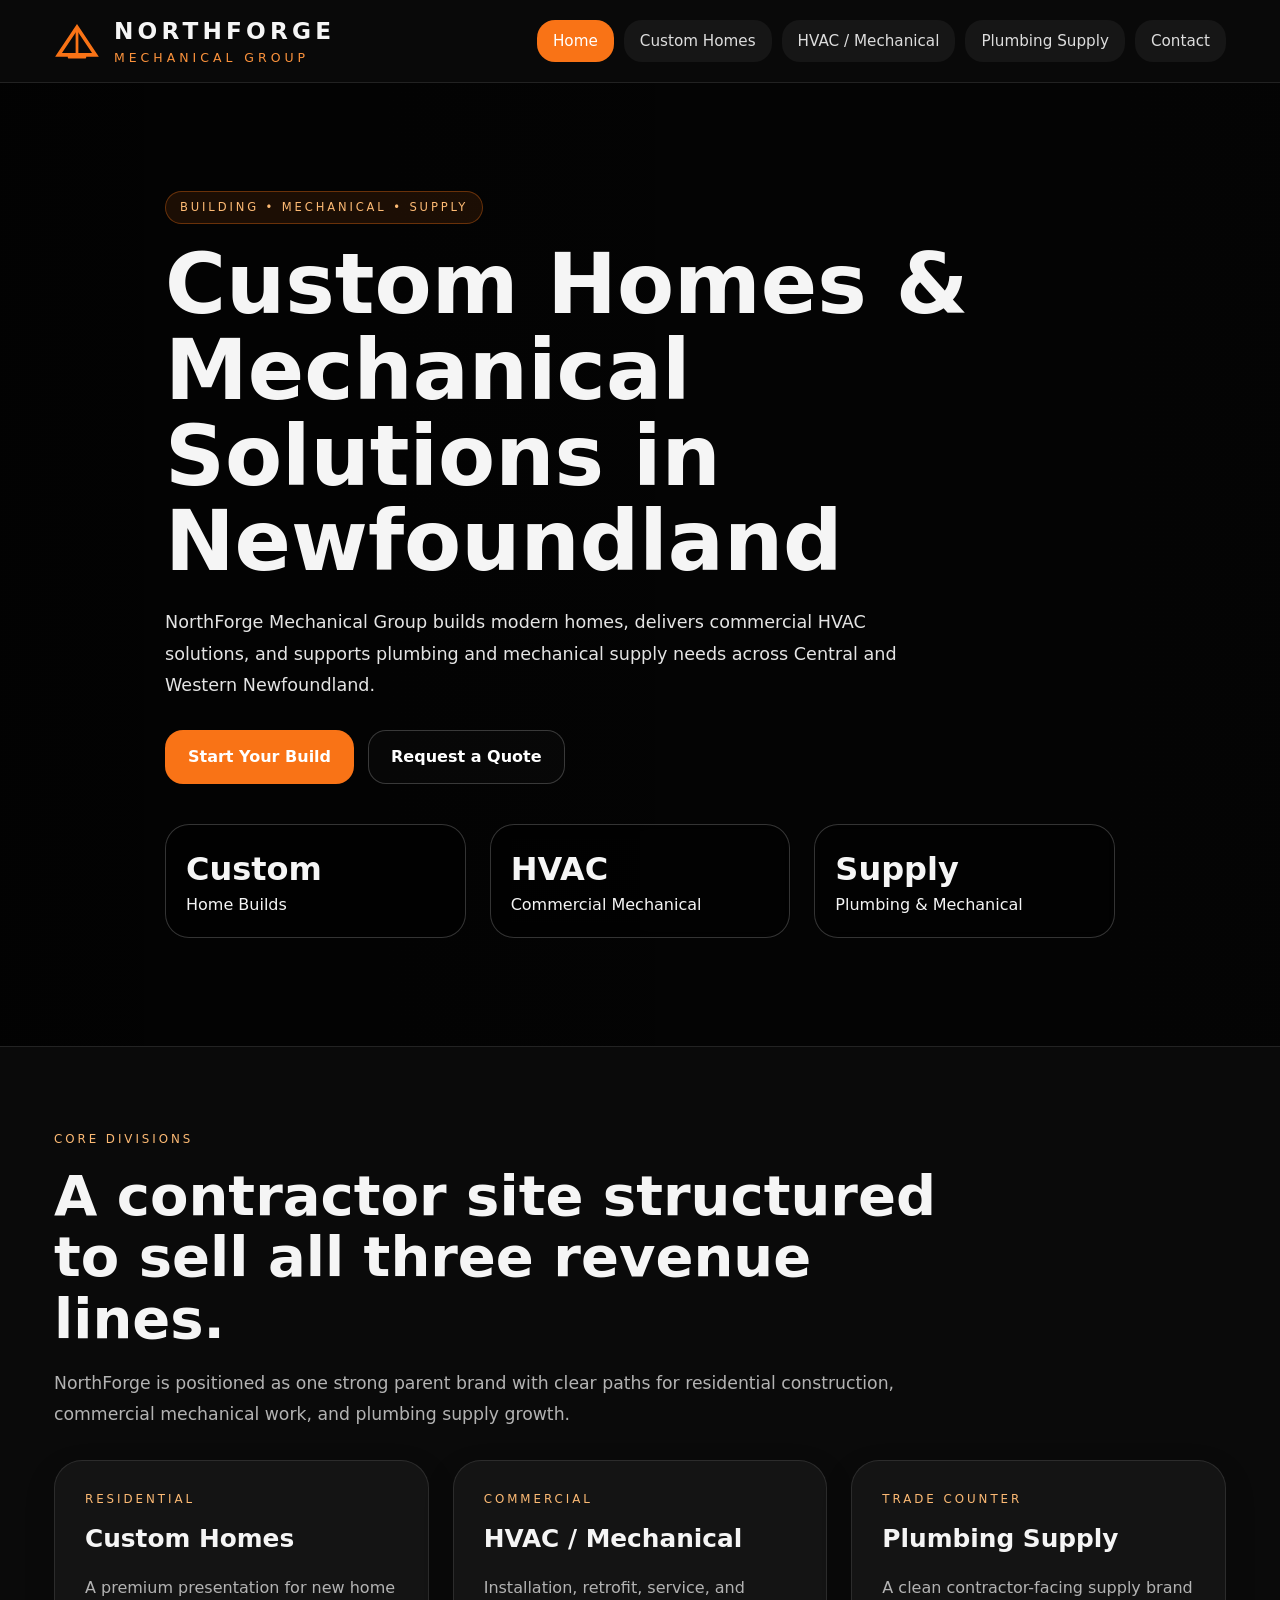
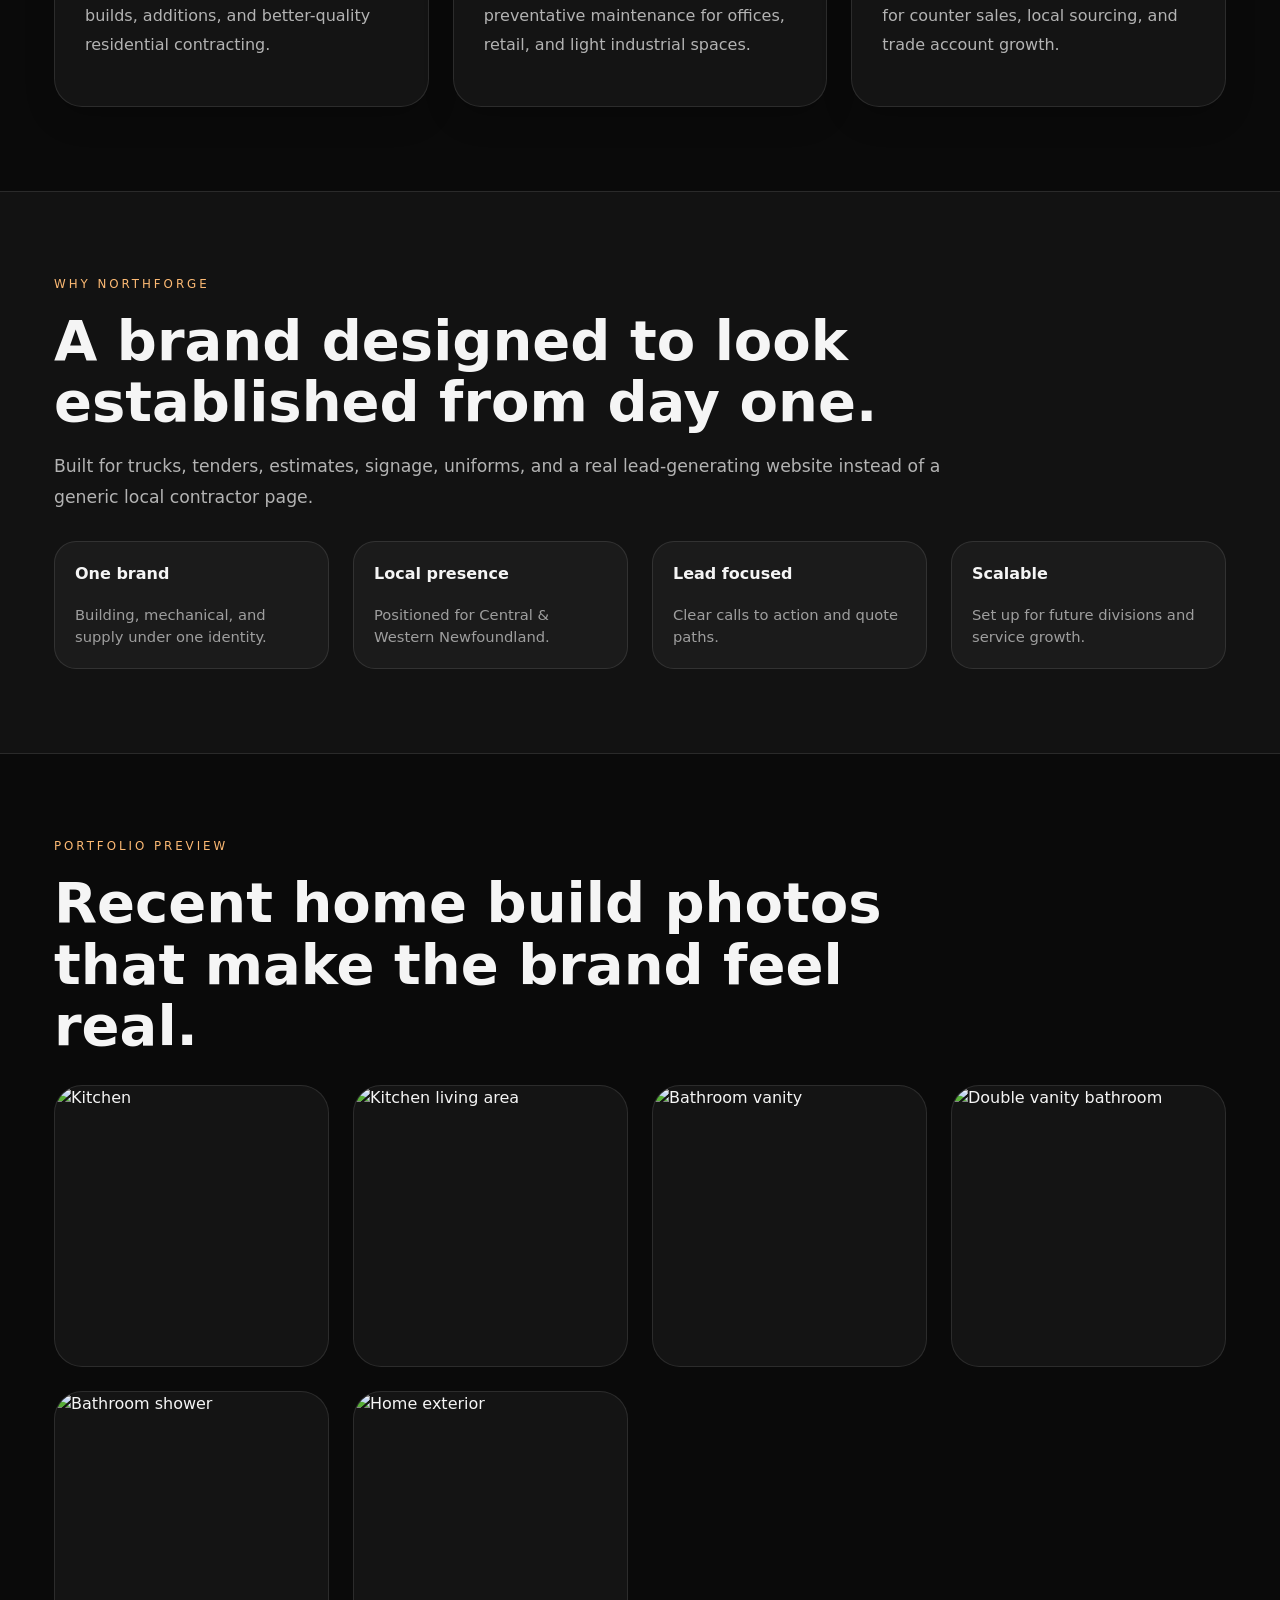
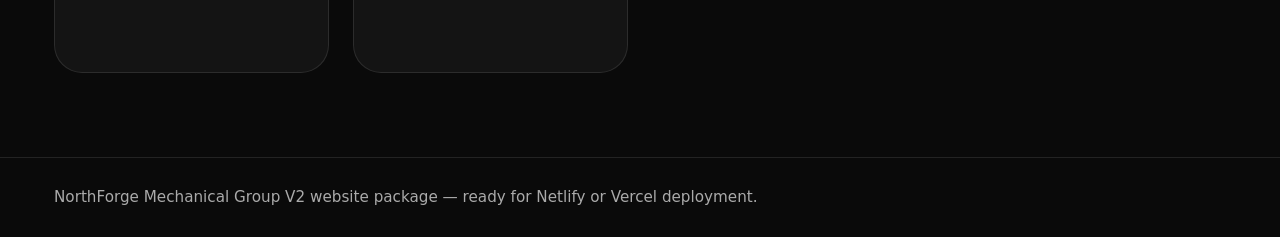
==== index.html @ 8cd7c5c3 "Add files via upload" ====
<!doctype html>
<html lang="en">
<head>
<meta charset="utf-8"/>
<meta name="viewport" content="width=device-width,initial-scale=1"/>
<title>Home | NorthForge Mechanical Group</title>
<meta name="description" content="NorthForge Mechanical Group builds custom homes, delivers commercial HVAC solutions, and supplies plumbing and mechanical components in Newfoundland."/>
<link rel="stylesheet" href="styles.css"/>
</head>
<body>
<header class="topbar">
  <div class="container topbar-inner">
    <a class="brand" href="index.html">
      <svg viewBox="0 0 100 100" class="brand-mark" aria-hidden="true"><polygon points="10,80 50,20 90,80" fill="none" stroke="currentColor" stroke-width="8" /><line x1="50" y1="20" x2="50" y2="80" stroke="currentColor" stroke-width="6" /><rect x="30" y="78" width="40" height="10" rx="2" fill="currentColor" /></svg>
      <div>
        <div class="brand-title">NORTHFORGE</div>
        <div class="brand-sub">Mechanical Group</div>
      </div>
    </a>
    <nav class="nav"><a href="index.html" class="active">Home</a><a href="homes.html" class="">Custom Homes</a><a href="hvac.html" class="">HVAC / Mechanical</a><a href="supply.html" class="">Plumbing Supply</a><a href="contact.html" class="">Contact</a></nav>
  </div>
</header>

<section class="hero">
  <div class="hero-bg" style="background-image:url('images/kitchen-wide.jpg')"></div>
  <div class="hero-overlay"></div>
  <div class="container hero-content">
    <div class="badge">Building • Mechanical • Supply</div>
    <h1>Custom Homes &amp; Mechanical Solutions in Newfoundland</h1>
    <p class="lead">NorthForge Mechanical Group builds modern homes, delivers commercial HVAC solutions, and supports plumbing and mechanical supply needs across Central and Western Newfoundland.</p>
    <div class="actions">
      <a class="btn btn-primary" href="homes.html">Start Your Build</a>
      <a class="btn btn-secondary" href="contact.html">Request a Quote</a>
    </div>
    <div class="stat-grid">
      <div class="stat"><strong>Custom</strong>Home Builds</div>
      <div class="stat"><strong>HVAC</strong>Commercial Mechanical</div>
      <div class="stat"><strong>Supply</strong>Plumbing &amp; Mechanical</div>
    </div>
  </div>
</section>

<section class="section">
  <div class="container">
    <div class="eyebrow">Core Divisions</div>
    <h2>A contractor site structured to sell all three revenue lines.</h2>
    <p class="section-text">NorthForge is positioned as one strong parent brand with clear paths for residential construction, commercial mechanical work, and plumbing supply growth.</p>
    <div class="card-grid">
      <a class="card" href="homes.html">
        <div class="eyebrow">Residential</div>
        <h3>Custom Homes</h3>
        <p>A premium presentation for new home builds, additions, and better-quality residential contracting.</p>
      </a>
      <a class="card" href="hvac.html">
        <div class="eyebrow">Commercial</div>
        <h3>HVAC / Mechanical</h3>
        <p>Installation, retrofit, service, and preventative maintenance for offices, retail, and light industrial spaces.</p>
      </a>
      <a class="card" href="supply.html">
        <div class="eyebrow">Trade Counter</div>
        <h3>Plumbing Supply</h3>
        <p>A clean contractor-facing supply brand for counter sales, local sourcing, and trade account growth.</p>
      </a>
    </div>
  </div>
</section>

<section class="section section-alt">
  <div class="container">
    <div class="eyebrow">Why NorthForge</div>
    <h2>A brand designed to look established from day one.</h2>
    <p class="section-text">Built for trucks, tenders, estimates, signage, uniforms, and a real lead-generating website instead of a generic local contractor page.</p>
    <div class="trust-grid">
      <div class="trust"><strong>One brand</strong><div class="note">Building, mechanical, and supply under one identity.</div></div>
      <div class="trust"><strong>Local presence</strong><div class="note">Positioned for Central &amp; Western Newfoundland.</div></div>
      <div class="trust"><strong>Lead focused</strong><div class="note">Clear calls to action and quote paths.</div></div>
      <div class="trust"><strong>Scalable</strong><div class="note">Set up for future divisions and service growth.</div></div>
    </div>
  </div>
</section>

<section class="section">
  <div class="container">
    <div class="eyebrow">Portfolio Preview</div>
    <h2>Recent home build photos that make the brand feel real.</h2>
    <div class="gallery">
      <div class="photo-card"><img src="images/kitchen-wide.jpg" alt="Kitchen"/></div>
      <div class="photo-card"><img src="images/kitchen-living-open.jpg" alt="Kitchen living area"/></div>
      <div class="photo-card"><img src="images/bathroom-vanity.jpg" alt="Bathroom vanity"/></div>
      <div class="photo-card"><img src="images/master-bath-double.jpg" alt="Double vanity bathroom"/></div>
      <div class="photo-card"><img src="images/master-bath-shower.jpg" alt="Bathroom shower"/></div>
      <div class="photo-card"><img src="images/exterior-front.jpg" alt="Home exterior"/></div>
    </div>
  </div>
</section>

<footer class="footer">
  <div class="container">NorthForge Mechanical Group V2 website package — ready for Netlify or Vercel deployment.</div>
</footer>
</body>
</html>
---- styles.css ----
:root{
  --bg:#0a0a0a;--panel:#141414;--panel2:#1b1b1b;--text:#f5f5f5;--muted:#b3b3b3;
  --line:rgba(255,255,255,.10);--accent:#f97316;--accent2:#fb923c;--max:1220px;--radius:28px
}
*{box-sizing:border-box}html{scroll-behavior:smooth}
body{margin:0;font-family:Inter,system-ui,-apple-system,Segoe UI,Roboto,Arial,sans-serif;background:var(--bg);color:var(--text);line-height:1.5}
a{text-decoration:none;color:inherit}img{max-width:100%;display:block}
.container{max-width:var(--max);margin:0 auto;padding:0 24px}
.topbar{position:sticky;top:0;z-index:50;background:rgba(10,10,10,.92);backdrop-filter:blur(12px);border-bottom:1px solid var(--line)}
.topbar-inner{display:flex;align-items:center;justify-content:space-between;gap:20px;min-height:82px;flex-wrap:wrap}
.brand{display:flex;align-items:center;gap:14px}
.brand-mark{width:46px;height:46px;color:var(--accent)}
.brand-title{font-weight:900;letter-spacing:.18em;font-size:1.45rem}
.brand-sub{font-size:.78rem;text-transform:uppercase;letter-spacing:.32em;color:var(--accent2)}
.nav{display:flex;gap:10px;flex-wrap:wrap}
.nav a{padding:10px 16px;border-radius:18px;background:rgba(255,255,255,.05);color:#ddd;font-size:.95rem;transition:.2s ease}
.nav a.active,.nav a:hover{background:var(--accent);color:#fff}
.hero{position:relative;overflow:hidden;border-bottom:1px solid var(--line);min-height:76vh;display:flex;align-items:center}
.hero-bg{position:absolute;inset:0;background-size:cover;background-position:center}
.hero-overlay{position:absolute;inset:0;background:linear-gradient(90deg, rgba(0,0,0,.78) 0%, rgba(0,0,0,.66) 45%, rgba(0,0,0,.58) 100%)}
.hero-content{position:relative;z-index:1;padding:108px 0}
.badge{display:inline-flex;border:1px solid rgba(249,115,22,.35);background:rgba(249,115,22,.10);color:#fdba74;padding:7px 14px;border-radius:999px;text-transform:uppercase;letter-spacing:.25em;font-size:.72rem}
h1{font-size:clamp(2.7rem,7vw,5.2rem);line-height:1.03;margin:18px 0 0;font-weight:900;max-width:950px}
.lead{font-size:1.1rem;color:#e4e4e4;max-width:760px;margin-top:22px;line-height:1.8}
.actions{display:flex;gap:14px;flex-wrap:wrap;margin-top:28px}
.btn{display:inline-block;padding:14px 22px;border-radius:18px;font-weight:700;transition:.2s ease;border:1px solid transparent;cursor:pointer}
.btn-primary{background:var(--accent);color:#fff}.btn-primary:hover{background:var(--accent2)}
.btn-secondary{border-color:rgba(255,255,255,.2);background:rgba(255,255,255,.02);color:#fff}.btn-secondary:hover{background:rgba(255,255,255,.08)}
.stat-grid,.card-grid,.gallery,.plan-grid,.two-grid,.form-grid,.trust-grid{display:grid;gap:24px}
.stat-grid{grid-template-columns:repeat(auto-fit,minmax(180px,1fr));margin-top:40px}
.stat{border:1px solid rgba(255,255,255,.2);background:rgba(0,0,0,.42);backdrop-filter:blur(6px);border-radius:24px;padding:20px}
.stat strong{display:block;font-size:2rem;font-weight:900}
.section{padding:84px 0}.section-alt{background:rgba(255,255,255,.03);border-top:1px solid var(--line);border-bottom:1px solid var(--line)}
.eyebrow{color:#fdba74;text-transform:uppercase;letter-spacing:.25em;font-size:.74rem}
h2{font-size:clamp(2rem,4.6vw,3.5rem);line-height:1.1;margin:16px 0 0;font-weight:900;max-width:900px}
h3{margin:12px 0 0;font-size:1.55rem}
.section-text{color:var(--muted);font-size:1.08rem;line-height:1.8;max-width:900px;margin-top:18px}
.card-grid{grid-template-columns:repeat(auto-fit,minmax(260px,1fr));margin-top:30px}
.card,.panel,.plan,.form-panel,.info-panel{background:var(--panel);border:1px solid var(--line);border-radius:var(--radius);padding:30px;box-shadow:0 12px 30px rgba(0,0,0,.18)}
.card p,.panel p,.plan p,.info-panel p{color:var(--muted);line-height:1.8}
.feature-list{display:grid;grid-template-columns:repeat(auto-fit,minmax(220px,1fr));gap:12px;margin-top:24px}
.feature-list div{border:1px solid var(--line);border-radius:18px;background:rgba(255,255,255,.04);padding:14px 16px;color:#ddd;font-size:.96rem}
.two-grid{grid-template-columns:1.05fr .95fr;align-items:start}
.photo-card{overflow:hidden;border-radius:var(--radius);border:1px solid var(--line);background:var(--panel)}
.gallery{grid-template-columns:repeat(auto-fit,minmax(230px,1fr));margin-top:28px}
.gallery img{height:280px;width:100%;object-fit:cover}
.plan-grid{grid-template-columns:repeat(auto-fit,minmax(250px,1fr));margin-top:30px}
.plan .size{color:#fdba74;text-transform:uppercase;letter-spacing:.25em;font-size:.78rem}
.banner{border:1px solid rgba(249,115,22,.2);background:linear-gradient(135deg, rgba(249,115,22,.10), rgba(10,10,10,1));border-radius:34px;padding:34px}
.trust-grid{grid-template-columns:repeat(auto-fit,minmax(240px,1fr));margin-top:28px}
.trust{border:1px solid var(--line);border-radius:22px;background:rgba(255,255,255,.04);padding:20px}
.form-grid{grid-template-columns:1fr .95fr;margin-top:30px}
.field{display:block;margin-bottom:14px}
.field input,.field select,.field textarea{width:100%;padding:15px 16px;border-radius:16px;border:1px solid var(--line);background:rgba(255,255,255,.05);color:#fff;font:inherit}
.field textarea{min-height:140px;resize:vertical}
.footer{border-top:1px solid var(--line);padding:28px 0;color:#aaa;font-size:.95rem}
.small{font-size:.92rem;color:var(--muted)}
.note{margin-top:18px;font-size:.92rem;color:#9e9e9e}
@media (max-width:900px){.two-grid,.form-grid{grid-template-columns:1fr}.topbar-inner{padding:12px 0}}
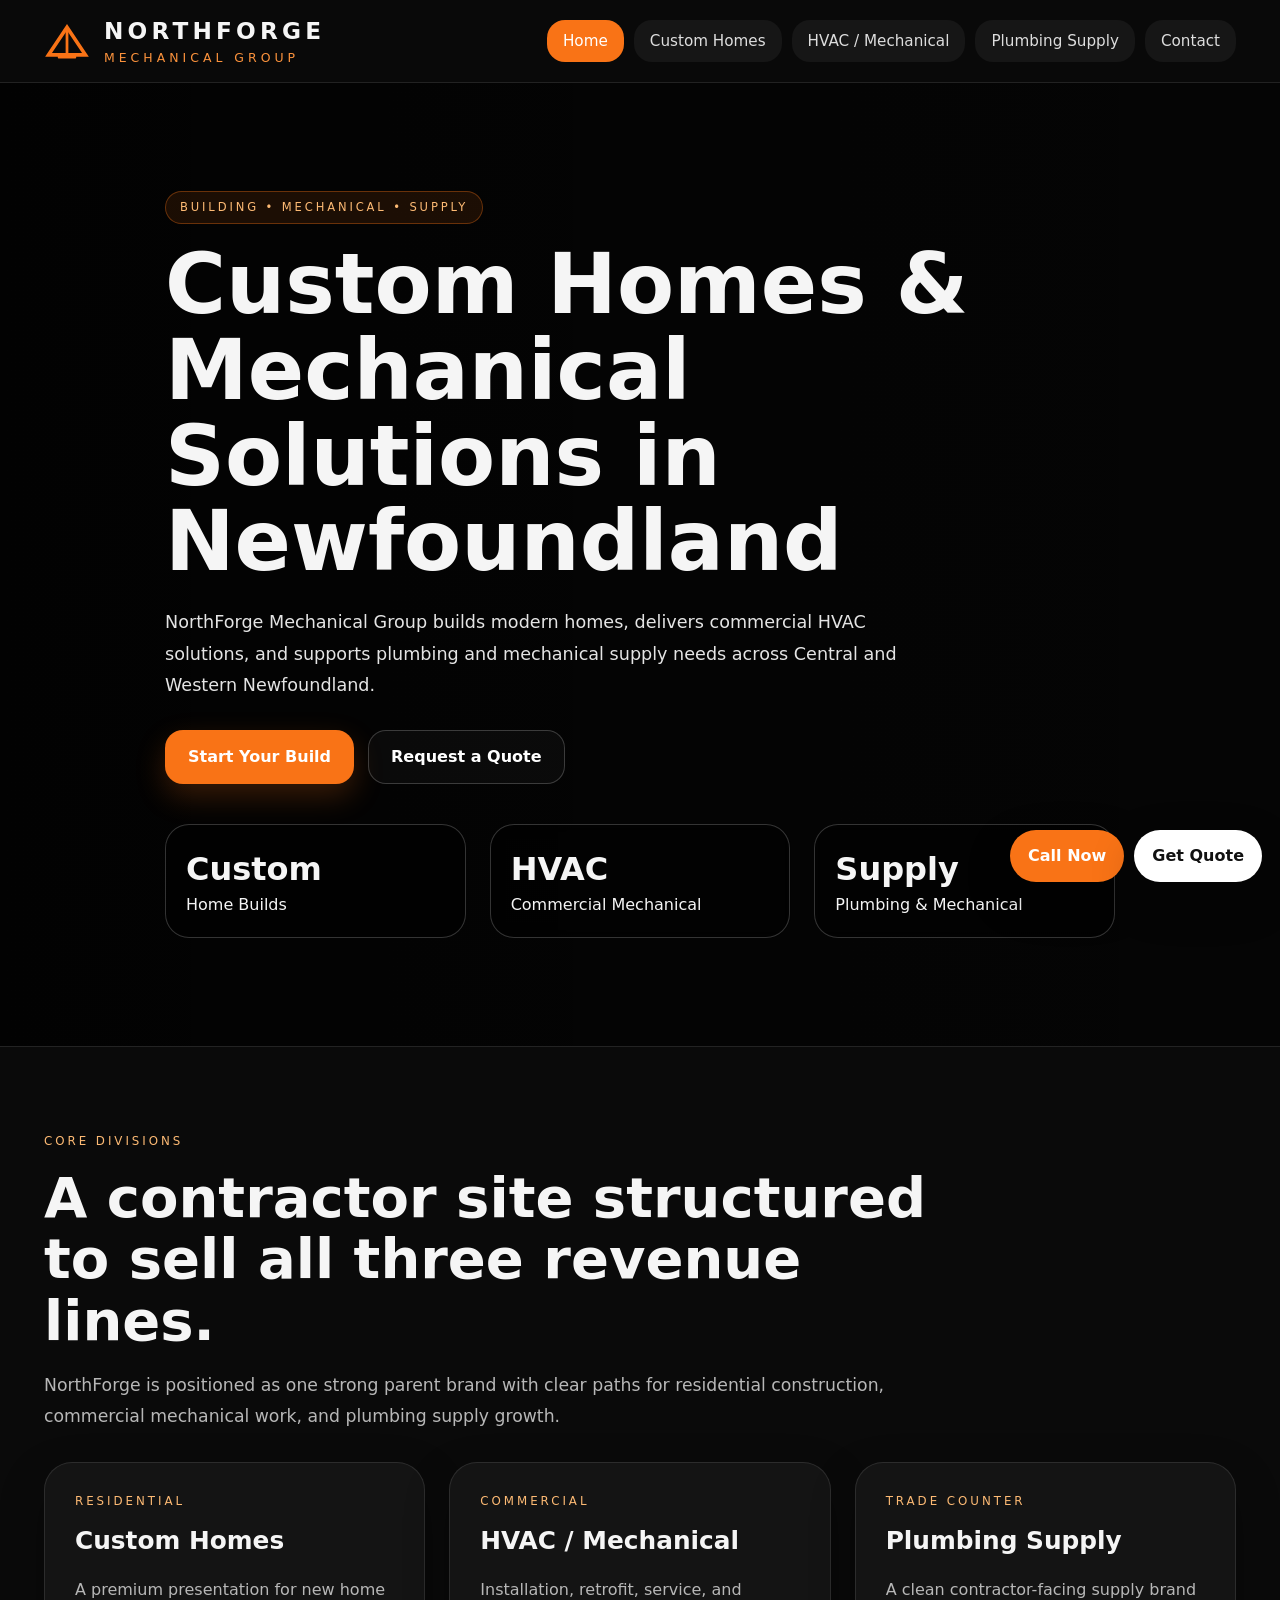
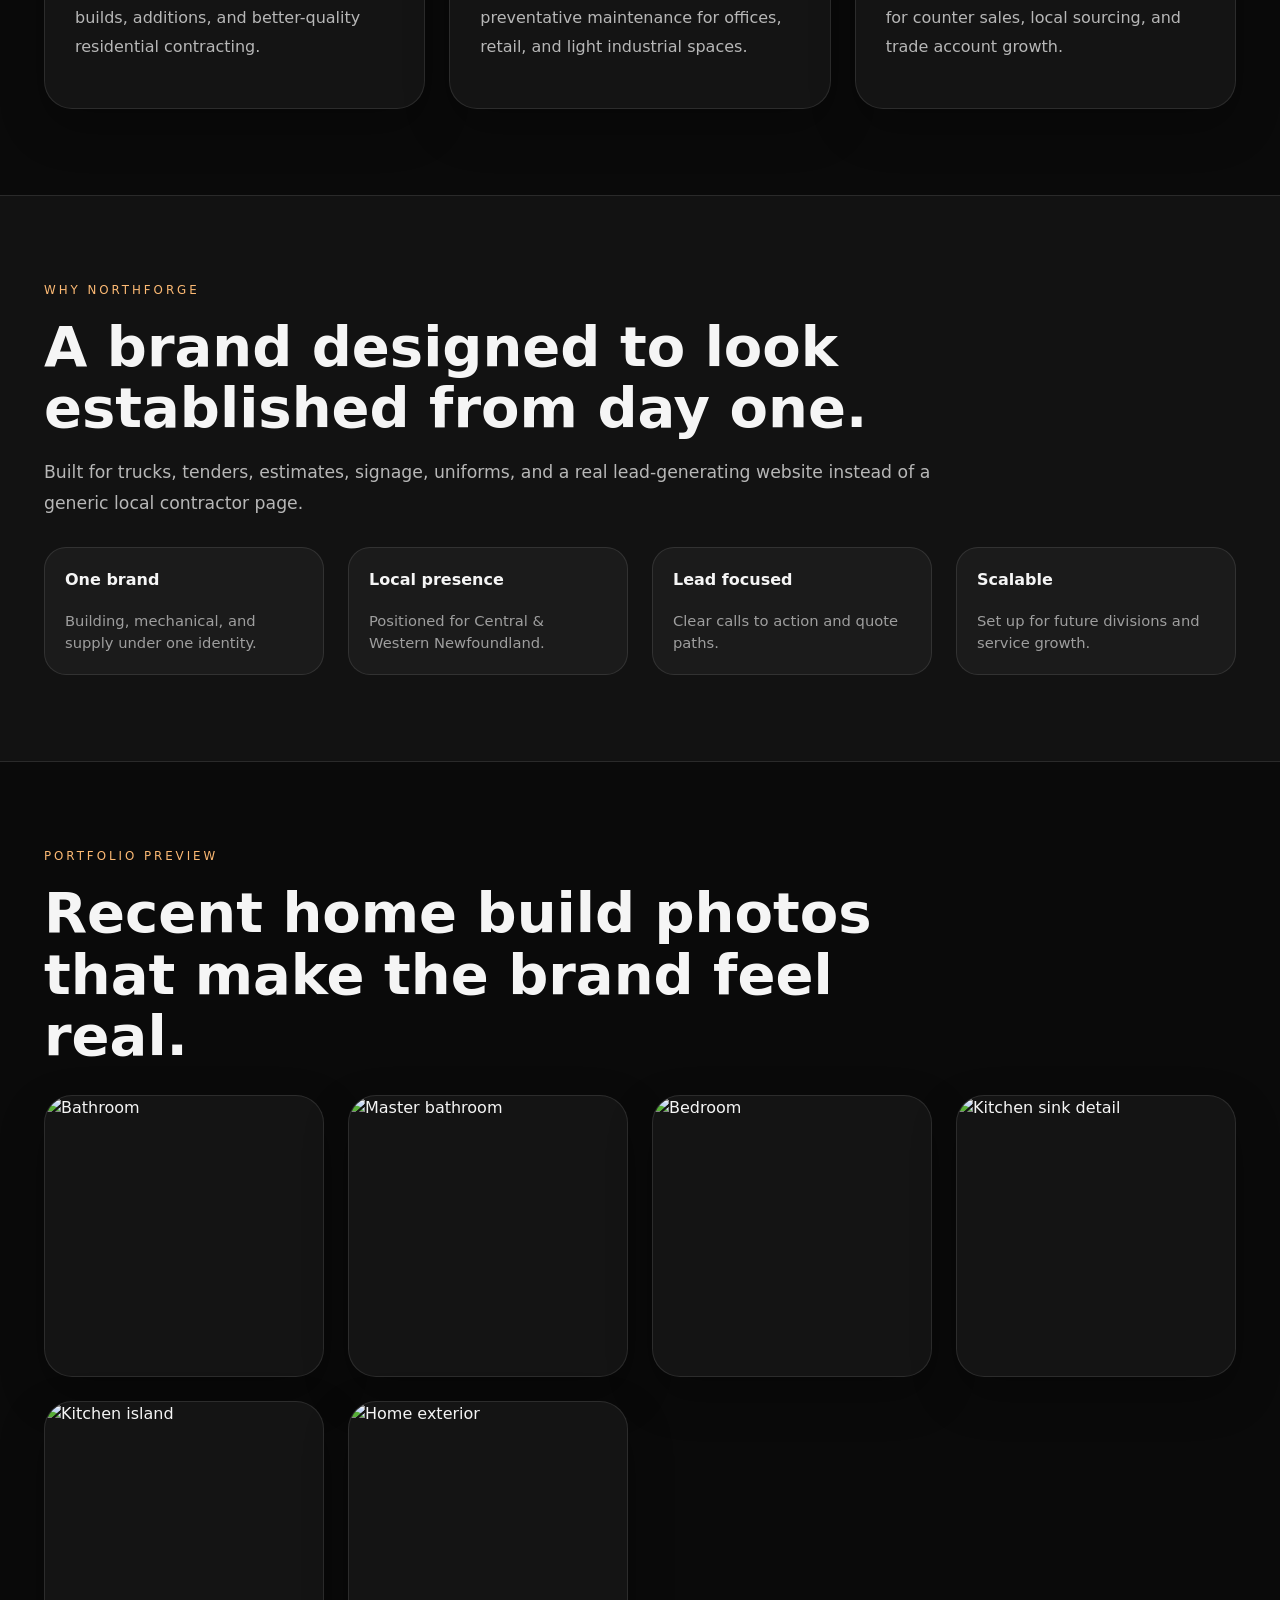
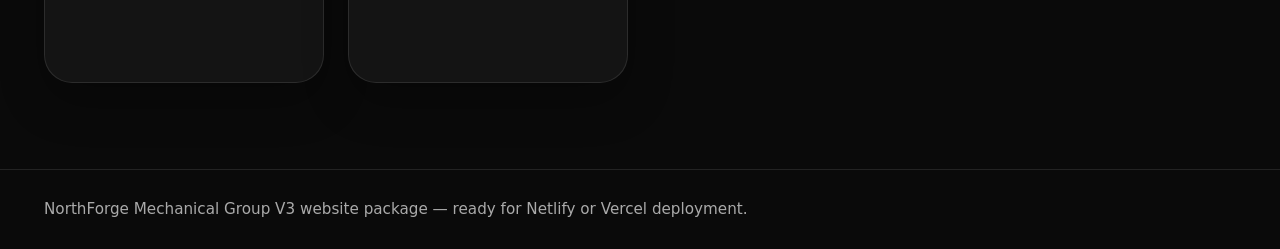
==== commit 6340ff4a: "Add files via upload" ====
--- a/index.html
+++ b/index.html
@@ -5,6 +5,7 @@
 <meta name="viewport" content="width=device-width,initial-scale=1"/>
 <title>Home | NorthForge Mechanical Group</title>
 <meta name="description" content="NorthForge Mechanical Group builds custom homes, delivers commercial HVAC solutions, and supplies plumbing and mechanical components in Newfoundland."/>
+<meta name="keywords" content="custom homes Newfoundland, commercial HVAC Newfoundland, mechanical contractor Newfoundland, plumbing supply Newfoundland, NorthForge"/>
 <link rel="stylesheet" href="styles.css"/>
 </head>
 <body>
@@ -83,19 +84,25 @@
   <div class="container">
     <div class="eyebrow">Portfolio Preview</div>
     <h2>Recent home build photos that make the brand feel real.</h2>
-    <div class="gallery">
-      <div class="photo-card"><img src="images/kitchen-wide.jpg" alt="Kitchen"/></div>
-      <div class="photo-card"><img src="images/kitchen-living-open.jpg" alt="Kitchen living area"/></div>
-      <div class="photo-card"><img src="images/bathroom-vanity.jpg" alt="Bathroom vanity"/></div>
-      <div class="photo-card"><img src="images/master-bath-double.jpg" alt="Double vanity bathroom"/></div>
-      <div class="photo-card"><img src="images/master-bath-shower.jpg" alt="Bathroom shower"/></div>
-      <div class="photo-card"><img src="images/exterior-front.jpg" alt="Home exterior"/></div>
-    </div>
+    <div class="gallery"><a href="images/bathroom-small.jpg" data-lightbox data-alt="Bathroom"><img src="images/bathroom-small.jpg" alt="Bathroom"/></a><a href="images/master-bath-double.jpg" data-lightbox data-alt="Master bathroom"><img src="images/master-bath-double.jpg" alt="Master bathroom"/></a><a href="images/bedroom-red-wall.jpg" data-lightbox data-alt="Bedroom"><img src="images/bedroom-red-wall.jpg" alt="Bedroom"/></a><a href="images/kitchen-sink.jpg" data-lightbox data-alt="Kitchen sink detail"><img src="images/kitchen-sink.jpg" alt="Kitchen sink detail"/></a><a href="images/kitchen-island.jpg" data-lightbox data-alt="Kitchen island"><img src="images/kitchen-island.jpg" alt="Kitchen island"/></a><a href="images/exterior-front.jpg" data-lightbox data-alt="Home exterior"><img src="images/exterior-front.jpg" alt="Home exterior"/></a></div>
   </div>
 </section>
 
+
+    <div class="sticky-cta">
+      <a class="call" href="tel:1709XXXXXXX">Call Now</a>
+      <a class="quote" href="contact.html">Get Quote</a>
+    </div>
+    
+
+    <div id="lightbox" class="lightbox">
+      <button id="lightbox-close" type="button">Close</button>
+      <img id="lightbox-image" src="" alt="Project photo" />
+    </div>
+    
 <footer class="footer">
-  <div class="container">NorthForge Mechanical Group V2 website package — ready for Netlify or Vercel deployment.</div>
+  <div class="container">NorthForge Mechanical Group V3 website package — ready for Netlify or Vercel deployment.</div>
 </footer>
+<script src="script.js"></script>
 </body>
 </html>
--- a/styles.css
+++ b/styles.css
@@ -1,13 +1,15 @@
 
 :root{
-  --bg:#0a0a0a;--panel:#141414;--panel2:#1b1b1b;--text:#f5f5f5;--muted:#b3b3b3;
-  --line:rgba(255,255,255,.10);--accent:#f97316;--accent2:#fb923c;--max:1220px;--radius:28px
+  --bg:#0a0a0a;--panel:#141414;--panel2:#1b1b1b;--text:#f5f5f5;--muted:#b7b7b7;
+  --line:rgba(255,255,255,.10);--accent:#f97316;--accent2:#fb923c;--accent3:#fdba74;
+  --max:1240px;--radius:28px;--shadow:0 18px 45px rgba(0,0,0,.28)
 }
 *{box-sizing:border-box}html{scroll-behavior:smooth}
 body{margin:0;font-family:Inter,system-ui,-apple-system,Segoe UI,Roboto,Arial,sans-serif;background:var(--bg);color:var(--text);line-height:1.5}
-a{text-decoration:none;color:inherit}img{max-width:100%;display:block}
+a{text-decoration:none;color:inherit}
+img{max-width:100%;display:block}
 .container{max-width:var(--max);margin:0 auto;padding:0 24px}
-.topbar{position:sticky;top:0;z-index:50;background:rgba(10,10,10,.92);backdrop-filter:blur(12px);border-bottom:1px solid var(--line)}
+.topbar{position:sticky;top:0;z-index:50;background:rgba(10,10,10,.92);backdrop-filter:blur(14px);border-bottom:1px solid var(--line)}
 .topbar-inner{display:flex;align-items:center;justify-content:space-between;gap:20px;min-height:82px;flex-wrap:wrap}
 .brand{display:flex;align-items:center;gap:14px}
 .brand-mark{width:46px;height:46px;color:var(--accent)}
@@ -16,38 +18,45 @@
 .nav{display:flex;gap:10px;flex-wrap:wrap}
 .nav a{padding:10px 16px;border-radius:18px;background:rgba(255,255,255,.05);color:#ddd;font-size:.95rem;transition:.2s ease}
 .nav a.active,.nav a:hover{background:var(--accent);color:#fff}
-.hero{position:relative;overflow:hidden;border-bottom:1px solid var(--line);min-height:76vh;display:flex;align-items:center}
-.hero-bg{position:absolute;inset:0;background-size:cover;background-position:center}
-.hero-overlay{position:absolute;inset:0;background:linear-gradient(90deg, rgba(0,0,0,.78) 0%, rgba(0,0,0,.66) 45%, rgba(0,0,0,.58) 100%)}
+.hero{position:relative;overflow:hidden;border-bottom:1px solid var(--line);min-height:78vh;display:flex;align-items:center}
+.hero-bg{position:absolute;inset:0;background-size:cover;background-position:center;transform:scale(1.02);animation:slowZoom 16s ease-in-out infinite alternate}
+.hero-overlay{position:absolute;inset:0;background:linear-gradient(90deg, rgba(0,0,0,.80) 0%, rgba(0,0,0,.64) 48%, rgba(0,0,0,.52) 100%)}
 .hero-content{position:relative;z-index:1;padding:108px 0}
-.badge{display:inline-flex;border:1px solid rgba(249,115,22,.35);background:rgba(249,115,22,.10);color:#fdba74;padding:7px 14px;border-radius:999px;text-transform:uppercase;letter-spacing:.25em;font-size:.72rem}
+.badge{display:inline-flex;border:1px solid rgba(249,115,22,.35);background:rgba(249,115,22,.10);color:var(--accent3);padding:7px 14px;border-radius:999px;text-transform:uppercase;letter-spacing:.25em;font-size:.72rem}
 h1{font-size:clamp(2.7rem,7vw,5.2rem);line-height:1.03;margin:18px 0 0;font-weight:900;max-width:950px}
 .lead{font-size:1.1rem;color:#e4e4e4;max-width:760px;margin-top:22px;line-height:1.8}
 .actions{display:flex;gap:14px;flex-wrap:wrap;margin-top:28px}
 .btn{display:inline-block;padding:14px 22px;border-radius:18px;font-weight:700;transition:.2s ease;border:1px solid transparent;cursor:pointer}
-.btn-primary{background:var(--accent);color:#fff}.btn-primary:hover{background:var(--accent2)}
-.btn-secondary{border-color:rgba(255,255,255,.2);background:rgba(255,255,255,.02);color:#fff}.btn-secondary:hover{background:rgba(255,255,255,.08)}
-.stat-grid,.card-grid,.gallery,.plan-grid,.two-grid,.form-grid,.trust-grid{display:grid;gap:24px}
+.btn-primary{background:var(--accent);color:#fff;box-shadow:0 12px 30px rgba(249,115,22,.22)}
+.btn-primary:hover{background:var(--accent2);transform:translateY(-1px)}
+.btn-secondary{border-color:rgba(255,255,255,.2);background:rgba(255,255,255,.03);color:#fff}
+.btn-secondary:hover{background:rgba(255,255,255,.08)}
+.stat-grid,.card-grid,.gallery,.plan-grid,.two-grid,.form-grid,.trust-grid,.service-grid{display:grid;gap:24px}
 .stat-grid{grid-template-columns:repeat(auto-fit,minmax(180px,1fr));margin-top:40px}
 .stat{border:1px solid rgba(255,255,255,.2);background:rgba(0,0,0,.42);backdrop-filter:blur(6px);border-radius:24px;padding:20px}
 .stat strong{display:block;font-size:2rem;font-weight:900}
-.section{padding:84px 0}.section-alt{background:rgba(255,255,255,.03);border-top:1px solid var(--line);border-bottom:1px solid var(--line)}
-.eyebrow{color:#fdba74;text-transform:uppercase;letter-spacing:.25em;font-size:.74rem}
+.section{padding:86px 0}
+.section-alt{background:rgba(255,255,255,.03);border-top:1px solid var(--line);border-bottom:1px solid var(--line)}
+.eyebrow{color:var(--accent3);text-transform:uppercase;letter-spacing:.25em;font-size:.74rem}
 h2{font-size:clamp(2rem,4.6vw,3.5rem);line-height:1.1;margin:16px 0 0;font-weight:900;max-width:900px}
 h3{margin:12px 0 0;font-size:1.55rem}
 .section-text{color:var(--muted);font-size:1.08rem;line-height:1.8;max-width:900px;margin-top:18px}
-.card-grid{grid-template-columns:repeat(auto-fit,minmax(260px,1fr));margin-top:30px}
-.card,.panel,.plan,.form-panel,.info-panel{background:var(--panel);border:1px solid var(--line);border-radius:var(--radius);padding:30px;box-shadow:0 12px 30px rgba(0,0,0,.18)}
-.card p,.panel p,.plan p,.info-panel p{color:var(--muted);line-height:1.8}
+.card-grid,.service-grid{grid-template-columns:repeat(auto-fit,minmax(260px,1fr));margin-top:30px}
+.card,.panel,.plan,.form-panel,.info-panel,.service-card{
+  background:var(--panel);border:1px solid var(--line);border-radius:var(--radius);padding:30px;box-shadow:var(--shadow)
+}
+.card p,.panel p,.plan p,.info-panel p,.service-card p{color:var(--muted);line-height:1.8}
 .feature-list{display:grid;grid-template-columns:repeat(auto-fit,minmax(220px,1fr));gap:12px;margin-top:24px}
 .feature-list div{border:1px solid var(--line);border-radius:18px;background:rgba(255,255,255,.04);padding:14px 16px;color:#ddd;font-size:.96rem}
 .two-grid{grid-template-columns:1.05fr .95fr;align-items:start}
-.photo-card{overflow:hidden;border-radius:var(--radius);border:1px solid var(--line);background:var(--panel)}
+.photo-card{overflow:hidden;border-radius:var(--radius);border:1px solid var(--line);background:var(--panel);box-shadow:var(--shadow)}
 .gallery{grid-template-columns:repeat(auto-fit,minmax(230px,1fr));margin-top:28px}
-.gallery img{height:280px;width:100%;object-fit:cover}
+.gallery a{display:block;overflow:hidden;border-radius:var(--radius);border:1px solid var(--line);background:var(--panel);box-shadow:var(--shadow)}
+.gallery img{height:280px;width:100%;object-fit:cover;transition:transform .35s ease}
+.gallery a:hover img{transform:scale(1.04)}
 .plan-grid{grid-template-columns:repeat(auto-fit,minmax(250px,1fr));margin-top:30px}
-.plan .size{color:#fdba74;text-transform:uppercase;letter-spacing:.25em;font-size:.78rem}
-.banner{border:1px solid rgba(249,115,22,.2);background:linear-gradient(135deg, rgba(249,115,22,.10), rgba(10,10,10,1));border-radius:34px;padding:34px}
+.plan .size{color:var(--accent3);text-transform:uppercase;letter-spacing:.25em;font-size:.78rem}
+.banner{border:1px solid rgba(249,115,22,.2);background:linear-gradient(135deg, rgba(249,115,22,.10), rgba(10,10,10,1));border-radius:34px;padding:34px;box-shadow:var(--shadow)}
 .trust-grid{grid-template-columns:repeat(auto-fit,minmax(240px,1fr));margin-top:28px}
 .trust{border:1px solid var(--line);border-radius:22px;background:rgba(255,255,255,.04);padding:20px}
 .form-grid{grid-template-columns:1fr .95fr;margin-top:30px}
@@ -57,4 +66,13 @@
 .footer{border-top:1px solid var(--line);padding:28px 0;color:#aaa;font-size:.95rem}
 .small{font-size:.92rem;color:var(--muted)}
 .note{margin-top:18px;font-size:.92rem;color:#9e9e9e}
-@media (max-width:900px){.two-grid,.form-grid{grid-template-columns:1fr}.topbar-inner{padding:12px 0}}
+.sticky-cta{position:fixed;right:18px;bottom:18px;z-index:60;display:flex;gap:10px;flex-wrap:wrap;justify-content:flex-end}
+.sticky-cta a{padding:14px 18px;border-radius:999px;font-weight:800;box-shadow:var(--shadow)}
+.sticky-cta .call{background:var(--accent);color:#fff}
+.sticky-cta .quote{background:#fff;color:#111}
+.lightbox{position:fixed;inset:0;background:rgba(0,0,0,.92);display:none;align-items:center;justify-content:center;z-index:100;padding:24px}
+.lightbox.open{display:flex}
+.lightbox img{max-width:min(1200px,92vw);max-height:86vh;border-radius:20px;box-shadow:var(--shadow)}
+.lightbox button{position:absolute;top:18px;right:18px;background:#fff;color:#111;border:none;border-radius:999px;padding:10px 14px;font-weight:800;cursor:pointer}
+@keyframes slowZoom{from{transform:scale(1.02)}to{transform:scale(1.08)}}
+@media (max-width:900px){.two-grid,.form-grid{grid-template-columns:1fr}.topbar-inner{padding:12px 0}.sticky-cta{left:12px;right:12px;bottom:12px}.sticky-cta a{flex:1;text-align:center}}
